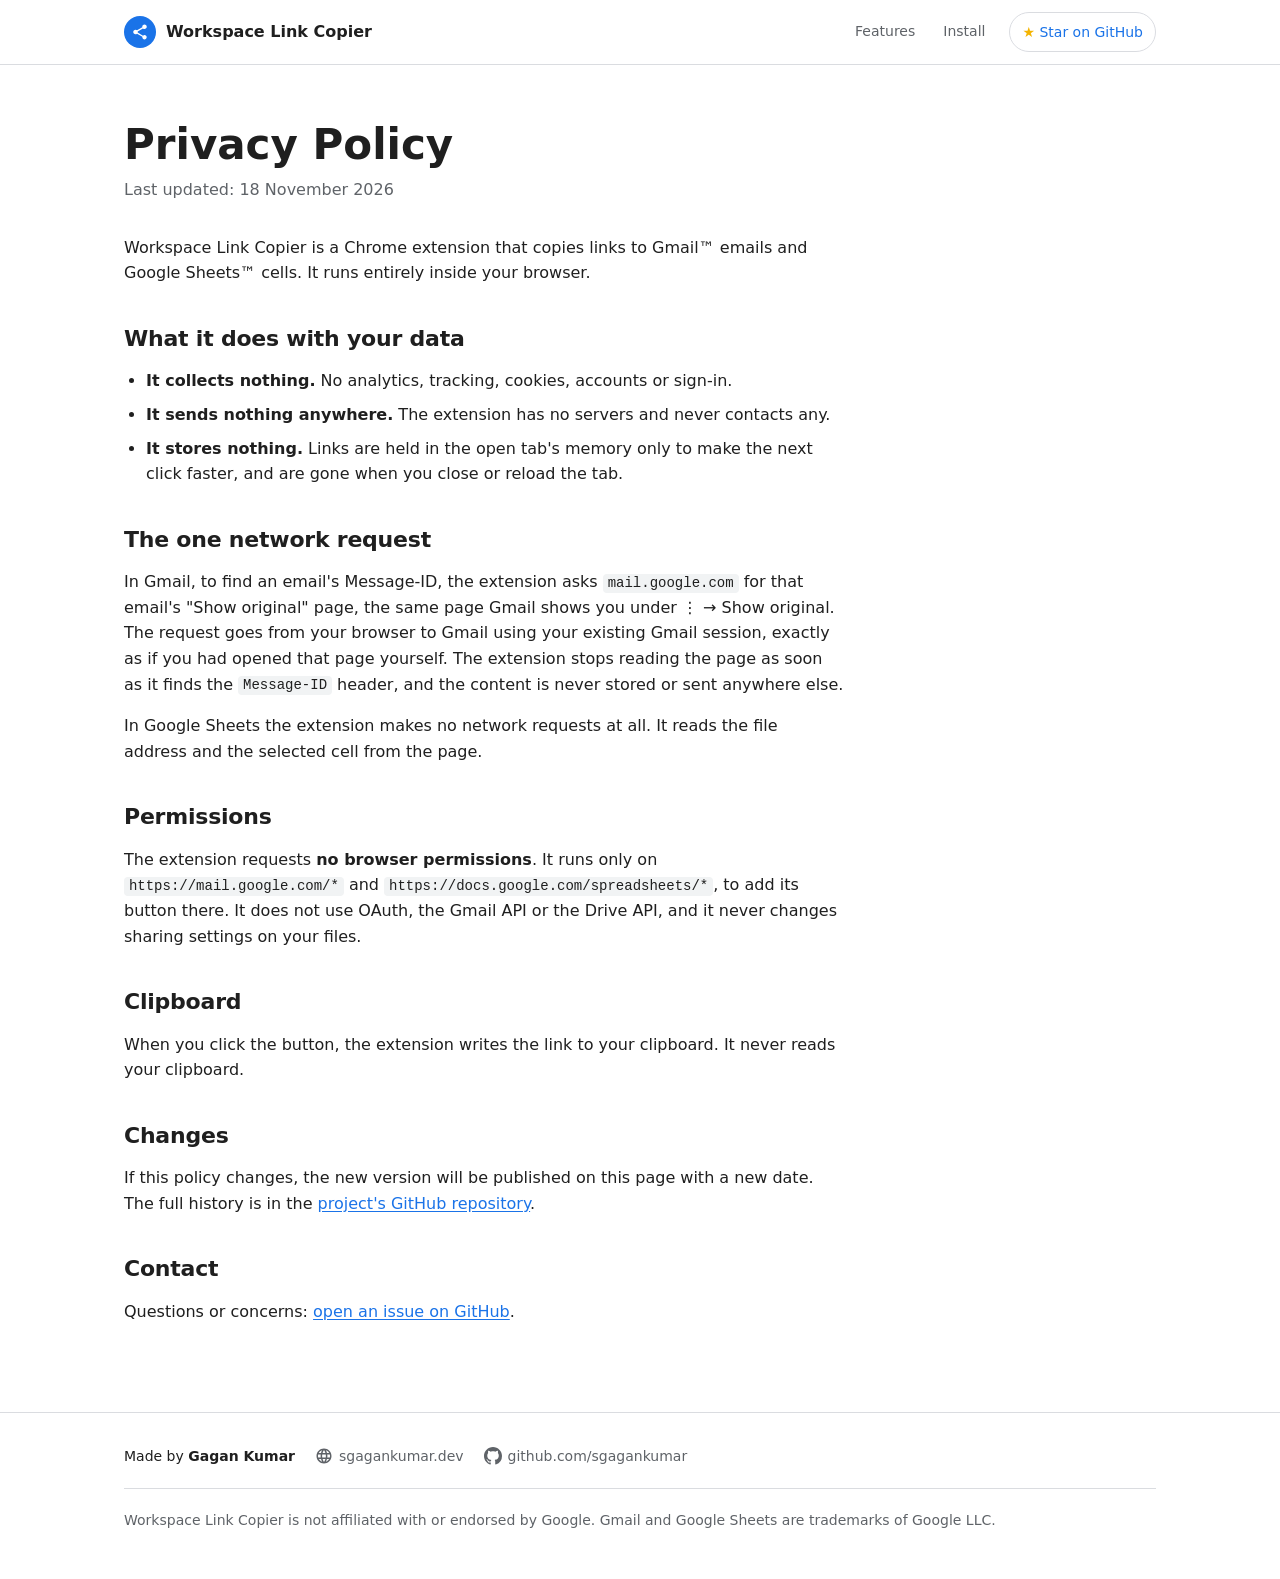
==== docs/privacy.html @ bc9a59db "Add project website, store assets, logo and star requests - docs/: GitHub Pages site (landing page w" ====
<!doctype html>
<html lang="en">
<head>
  <meta charset="utf-8">
  <meta name="viewport" content="width=device-width, initial-scale=1">
  <title>Privacy Policy · Workspace Link Copier</title>
  <meta name="description" content="Workspace Link Copier collects no data, sends nothing anywhere and requests no browser permissions.">
  <meta name="theme-color" content="#1a73e8">
  <link rel="icon" type="image/svg+xml" href="assets/icon.svg">
  <link rel="icon" type="image/png" sizes="32x32" href="assets/favicon-32.png">
  <link rel="stylesheet" href="assets/site.css">
</head>
<body>

<header class="nav">
  <div class="wrap">
    <a class="brand" href="./"><img src="assets/icon.svg" alt="" width="32" height="32">Workspace Link Copier</a>
    <nav class="nav-links" aria-label="Main">
      <a href="./#features">Features</a>
      <a href="./#install">Install</a>
      <a class="keep nav-star" href="https://github.com/sgagankumar/workspace-link-copier"><span aria-hidden="true">★</span> Star on GitHub</a>
    </nav>
  </div>
</header>

<main class="wrap">
  <article class="prose">
    <h1>Privacy Policy</h1>
    <p class="updated">Last updated: 18 November 2026</p>

    <p>Workspace Link Copier is a Chrome extension that copies links to Gmail™ emails and Google Sheets™ cells. It runs entirely inside your browser.</p>

    <h2>What it does with your data</h2>
    <ul>
      <li><strong>It collects nothing.</strong> No analytics, tracking, cookies, accounts or sign-in.</li>
      <li><strong>It sends nothing anywhere.</strong> The extension has no servers and never contacts any.</li>
      <li><strong>It stores nothing.</strong> Links are held in the open tab's memory only to make the next click faster, and are gone when you close or reload the tab.</li>
    </ul>

    <h2>The one network request</h2>
    <p>In Gmail, to find an email's Message-ID, the extension asks <code>mail.google.com</code> for that email's "Show original" page, the same page Gmail shows you under ⋮ → Show original. The request goes from your browser to Gmail using your existing Gmail session, exactly as if you had opened that page yourself. The extension stops reading the page as soon as it finds the <code>Message-ID</code> header, and the content is never stored or sent anywhere else.</p>
    <p>In Google Sheets the extension makes no network requests at all. It reads the file address and the selected cell from the page.</p>

    <h2>Permissions</h2>
    <p>The extension requests <strong>no browser permissions</strong>. It runs only on <code>https://mail.google.com/*</code> and <code>https://docs.google.com/spreadsheets/*</code>, to add its button there. It does not use OAuth, the Gmail API or the Drive API, and it never changes sharing settings on your files.</p>

    <h2>Clipboard</h2>
    <p>When you click the button, the extension writes the link to your clipboard. It never reads your clipboard.</p>

    <h2>Changes</h2>
    <p>If this policy changes, the new version will be published on this page with a new date. The full history is in the <a href="https://github.com/sgagankumar/workspace-link-copier/commits/main/PRIVACY.md">project's GitHub repository</a>.</p>

    <h2>Contact</h2>
    <p>Questions or concerns: <a href="https://github.com/sgagankumar/workspace-link-copier/issues">open an issue on GitHub</a>.</p>
  </article>
</main>

<footer>
  <div class="wrap">
    <div class="dev">
      <span>Made by <strong>Gagan Kumar</strong></span>
      <a href="https://sgagankumar.dev"><svg viewBox="0 0 24 24" aria-hidden="true"><path d="M11.99 2C6.47 2 2 6.48 2 12s4.47 10 9.99 10C17.52 22 22 17.52 22 12S17.52 2 11.99 2zm6.93 6h-2.95c-.32-1.25-.78-2.45-1.38-3.56 1.84.63 3.37 1.91 4.33 3.56zM12 4.04c.83 1.2 1.48 2.53 1.91 3.96h-3.82c.43-1.43 1.08-2.76 1.91-3.96zM4.26 14C4.1 13.36 4 12.69 4 12s.1-1.36.26-2h3.38c-.08.66-.14 1.32-.14 2 0 .68.06 1.34.14 2H4.26zm.82 2h2.95c.32 1.25.78 2.45 1.38 3.56-1.84-.63-3.37-1.9-4.33-3.56zm2.95-8H5.08c.96-1.66 2.49-2.93 4.33-3.56C8.81 5.55 8.35 6.75 8.03 8zM12 19.96c-.83-1.2-1.48-2.53-1.91-3.96h3.82c-.43 1.43-1.08 2.76-1.91 3.96zM14.34 14H9.66c-.09-.66-.16-1.32-.16-2 0-.68.07-1.35.16-2h4.68c.09.65.16 1.32.16 2 0 .68-.07 1.34-.16 2zm.25 5.56c.6-1.11 1.06-2.31 1.38-3.56h2.95c-.96 1.65-2.49 2.93-4.33 3.56zM16.36 14c.08-.66.14-1.32.14-2 0-.68-.06-1.34-.14-2h3.38c.16.64.26 1.31.26 2s-.1 1.36-.26 2h-3.38z"/></svg>sgagankumar.dev</a>
      <a href="https://github.com/sgagankumar"><svg viewBox="0 0 16 16" aria-hidden="true"><path d="M8 0C3.58 0 0 3.58 0 8c0 3.54 2.29 6.53 5.47 7.59.4.07.55-.17.55-.38 0-.19-.01-.82-.01-1.49-2.01.37-2.53-.49-2.69-.94-.09-.23-.48-.94-.82-1.13-.28-.15-.68-.52-.01-.53.63-.01 1.08.58 1.23.82.72 1.21 1.87.87 2.33.66.07-.52.28-.87.51-1.07-1.78-.2-3.64-.89-3.64-3.95 0-.87.31-1.59.82-2.15-.08-.2-.36-1.02.08-2.12 0 0 .67-.21 2.2.82.64-.18 1.32-.27 2-.27.68 0 1.36.09 2 .27 1.53-1.04 2.2-.82 2.2-.82.44 1.1.16 1.92.08 2.12.51.56.82 1.27.82 2.15 0 3.07-1.87 3.75-3.65 3.95.29.25.54.73.54 1.48 0 1.07-.01 1.93-.01 2.2 0 .21.15.46.55.38A8.013 8.013 0 0016 8c0-4.42-3.58-8-8-8z"/></svg>github.com/sgagankumar</a>
    </div>
    <p>Workspace Link Copier is not affiliated with or endorsed by Google. Gmail and Google Sheets are trademarks of Google LLC.</p>
  </div>
</footer>
</body>
</html>
---- docs/assets/site.css ----
/* Workspace Link Copier — project site */

:root {
  --bg: #ffffff;
  --surface: #f6f8fc;
  --surface-2: #eaf0fa;
  --text: #1f1f1f;
  --muted: #5f6368;
  --border: #dadce0;
  --accent: #1a73e8;
  --accent-hover: #1765cc;
  --accent-ink: #ffffff;
  --accent-soft: #e8f0fe;
  --code-bg: #f1f3f4;
  --mock-bg: #ffffff;
  --mock-bar: #f6f8fc;
  --mock-icon: #c4c7c5;
  --mock-line: #e3e3e3;
  --icon: #444746;
  --tooltip-bg: #3c4043;
  --tooltip-ink: #ffffff;
  --snackbar: #323232;
  --strike: #b3261e;
  --ok: #188038;
  --shadow: 0 1px 2px rgba(60, 64, 67, 0.15), 0 2px 6px 2px rgba(60, 64, 67, 0.08);
  --radius: 16px;
  --font: system-ui, -apple-system, "Segoe UI", Roboto, "Helvetica Neue", Arial, sans-serif;
  --mono: ui-monospace, SFMono-Regular, Consolas, "Liberation Mono", Menlo, monospace;
  color-scheme: light;
}

@media (prefers-color-scheme: dark) {
  :root {
    --bg: #131314;
    --surface: #1b1c1d;
    --surface-2: #232527;
    --text: #e3e3e3;
    --muted: #9aa0a6;
    --border: #3c4043;
    --accent: #8ab4f8;
    --accent-hover: #aecbfa;
    --accent-ink: #062e6f;
    --accent-soft: #1d2f4d;
    --code-bg: #2a2b2d;
    --mock-bg: #1f1f1f;
    --mock-bar: #282a2c;
    --mock-icon: #5f6368;
    --mock-line: #3c4043;
    --icon: #c4c7c5;
    --tooltip-bg: #e8eaed;
    --tooltip-ink: #202124;
    --strike: #f2b8b5;
    --ok: #81c995;
    --shadow: 0 1px 3px rgba(0, 0, 0, 0.5), 0 4px 8px 3px rgba(0, 0, 0, 0.25);
    color-scheme: dark;
  }
}

*,
*::before,
*::after {
  box-sizing: border-box;
}

html {
  scroll-behavior: smooth;
}

body {
  margin: 0;
  background: var(--bg);
  color: var(--text);
  font: 400 16px/1.6 var(--font);
  -webkit-font-smoothing: antialiased;
}

a {
  color: var(--accent);
  text-underline-offset: 2px;
}

a:hover {
  color: var(--accent-hover);
}

code {
  font-family: var(--mono);
  font-size: 0.875em;
  background: var(--code-bg);
  padding: 0.1em 0.35em;
  border-radius: 4px;
  overflow-wrap: anywhere;
}

kbd {
  font-family: var(--font);
  font-size: 0.85em;
  border: 1px solid var(--border);
  border-bottom-width: 2px;
  border-radius: 4px;
  padding: 0 0.4em;
  background: var(--surface);
}

.wrap {
  width: 100%;
  max-width: 1080px;
  margin: 0 auto;
  padding: 0 24px;
}

@media (max-width: 600px) {
  .wrap {
    padding: 0 16px;
  }
}

/* ---------------------------------------------------------------- nav */

.nav {
  position: sticky;
  top: 0;
  z-index: 10;
  background: color-mix(in srgb, var(--bg) 88%, transparent);
  backdrop-filter: saturate(1.4) blur(10px);
  border-bottom: 1px solid var(--border);
}

.nav .wrap {
  display: flex;
  align-items: center;
  gap: 24px;
  height: 64px;
}

.brand {
  display: flex;
  align-items: center;
  gap: 10px;
  color: var(--text);
  text-decoration: none;
  font-weight: 600;
  white-space: nowrap;
}

.brand:hover {
  color: var(--text);
}

.brand img {
  width: 32px;
  height: 32px;
}

.nav-links {
  display: flex;
  gap: 4px;
  margin-left: auto;
}

.nav-links a {
  color: var(--muted);
  text-decoration: none;
  font-size: 14px;
  font-weight: 500;
  padding: 8px 12px;
  border-radius: 999px;
}

.nav-links a:hover {
  color: var(--text);
  background: var(--surface-2);
}

@media (max-width: 720px) {
  .nav-links a:not(.keep) {
    display: none;
  }
}

.nav-links .nav-star {
  color: var(--accent);
  border: 1px solid var(--border);
  margin-left: 8px;
}

.nav-links .nav-star span {
  color: #f4b400;
}

.nav-links .nav-star:hover {
  color: var(--accent);
  background: var(--accent-soft);
}

@media (max-width: 420px) {
  .brand {
    font-size: 15px;
  }

  .nav-links .nav-star {
    padding: 8px 10px;
    margin-left: 0;
  }
}

/* ---------------------------------------------------------------- star call to action */

.star-cta {
  text-align: center;
  padding: 72px 0;
}

.star-cta .star-glyph {
  display: inline-grid;
  place-items: center;
  width: 64px;
  height: 64px;
  margin-bottom: 16px;
  border-radius: 50%;
  background: color-mix(in srgb, #f4b400 18%, transparent);
  color: #f4b400;
  font-size: 34px;
  line-height: 1;
}

.star-cta p {
  max-width: 560px;
  margin: 0 auto 28px;
  color: var(--muted);
}

/* ---------------------------------------------------------------- buttons */

.btn {
  display: inline-flex;
  align-items: center;
  gap: 8px;
  height: 48px;
  padding: 0 24px;
  border-radius: 999px;
  font: 500 15px/1 var(--font);
  text-decoration: none;
  border: 1px solid transparent;
  transition: background-color 150ms, box-shadow 150ms;
}

.btn svg {
  width: 20px;
  height: 20px;
  fill: currentColor;
}

.btn-primary {
  background: var(--accent);
  color: var(--accent-ink);
}

.btn-primary:hover {
  background: var(--accent-hover);
  color: var(--accent-ink);
  box-shadow: var(--shadow);
}

.btn-secondary {
  border-color: var(--border);
  color: var(--accent);
  background: transparent;
}

.btn-secondary:hover {
  background: var(--accent-soft);
}

.btn:focus-visible,
.demo-share:focus-visible {
  outline: 2px solid var(--accent);
  outline-offset: 2px;
}

/* ---------------------------------------------------------------- hero */

.hero {
  padding: 72px 0 56px;
  text-align: center;
}

.hero-icon {
  width: 88px;
  height: 88px;
  margin-bottom: 24px;
}

.hero h1 {
  font-size: clamp(34px, 6vw, 56px);
  line-height: 1.1;
  letter-spacing: -0.02em;
  margin: 0 auto 20px;
  max-width: 16ch;
  font-weight: 700;
}

.hero .lede {
  font-size: clamp(17px, 2.2vw, 20px);
  color: var(--muted);
  max-width: 640px;
  margin: 0 auto 32px;
}

.cta {
  display: flex;
  flex-wrap: wrap;
  justify-content: center;
  gap: 12px;
}

.badges {
  display: flex;
  flex-wrap: wrap;
  justify-content: center;
  gap: 8px 20px;
  margin-top: 28px;
  padding: 0;
  list-style: none;
  color: var(--muted);
  font-size: 14px;
}

.badges li::before {
  content: "✓";
  color: var(--ok);
  font-weight: 700;
  margin-right: 6px;
}

/* ---------------------------------------------------------------- sections */

section {
  padding: 56px 0;
}

.section-alt {
  background: var(--surface);
}

.eyebrow {
  color: var(--accent);
  font-size: 13px;
  font-weight: 600;
  letter-spacing: 0.08em;
  text-transform: uppercase;
  margin: 0 0 8px;
}

h2 {
  font-size: clamp(26px, 4vw, 36px);
  line-height: 1.2;
  letter-spacing: -0.01em;
  margin: 0 0 16px;
}

h3 {
  font-size: 20px;
  line-height: 1.3;
  margin: 0 0 8px;
}

.section-head {
  max-width: 680px;
  margin-bottom: 40px;
}

.section-head p {
  color: var(--muted);
  margin: 0;
}

/* ---------------------------------------------------------------- before / after */

.compare {
  display: grid;
  grid-template-columns: repeat(2, minmax(0, 1fr));
  gap: 24px;
}

@media (max-width: 760px) {
  .compare {
    grid-template-columns: minmax(0, 1fr);
  }
}

.card {
  background: var(--bg);
  border: 1px solid var(--border);
  border-radius: var(--radius);
  padding: 28px;
}

.card h3 {
  display: flex;
  align-items: baseline;
  justify-content: space-between;
  gap: 12px;
}

.count {
  font-size: 14px;
  font-weight: 500;
  color: var(--muted);
  white-space: nowrap;
}

.steps-old {
  margin: 16px 0 20px;
  padding-left: 22px;
  color: var(--muted);
}

.steps-old li {
  text-decoration: line-through;
  text-decoration-color: color-mix(in srgb, var(--strike) 70%, transparent);
}

.step-new {
  display: flex;
  align-items: center;
  gap: 12px;
  padding: 12px 16px;
  border-radius: 12px;
  background: var(--accent-soft);
  font-weight: 500;
}

.step-new .glyph {
  flex: none;
  width: 36px;
  height: 36px;
  border-radius: 50%;
  display: grid;
  place-items: center;
  background: var(--accent);
  color: var(--accent-ink);
}

.step-new .glyph svg {
  width: 20px;
  height: 20px;
  fill: currentColor;
}

/* ---------------------------------------------------------------- features */

.feature {
  display: grid;
  grid-template-columns: minmax(0, 1fr) minmax(0, 1.15fr);
  gap: 48px;
  align-items: center;
}

.feature + .feature {
  margin-top: 72px;
}

.feature.flip .feature-copy {
  order: 2;
}

@media (max-width: 860px) {
  .feature {
    grid-template-columns: minmax(0, 1fr);
    gap: 28px;
  }

  .feature.flip .feature-copy {
    order: 0;
  }
}

.feature-copy p {
  color: var(--muted);
}

.feature-copy ul {
  padding-left: 20px;
  color: var(--muted);
}

.feature-copy li + li {
  margin-top: 6px;
}

.link-sample {
  margin-top: 20px;
  padding: 14px 16px;
  border-radius: 12px;
  background: var(--code-bg);
  font: 13px/1.5 var(--mono);
  color: var(--text);
  overflow-wrap: anywhere;
}

.link-sample span {
  display: block;
  font: 600 11px/1 var(--font);
  letter-spacing: 0.06em;
  text-transform: uppercase;
  color: var(--muted);
  margin-bottom: 8px;
}

/* ---------------------------------------------------------------- mock UI */

.mock {
  position: relative;
  background: var(--mock-bg);
  border: 1px solid var(--border);
  border-radius: var(--radius);
  box-shadow: var(--shadow);
  overflow: hidden;
  min-height: 300px;
}

.mock-bar {
  display: flex;
  align-items: center;
  gap: 10px;
  height: 64px;
  padding: 0 14px;
  background: var(--mock-bar);
}

.mock-pill {
  flex: 1;
  min-width: 0;
  height: 40px;
  border-radius: 999px;
  background: var(--surface-2);
}

.mock-title {
  display: flex;
  flex-direction: column;
  gap: 6px;
  flex: 1;
  min-width: 0;
}

.mock-title i {
  display: block;
  height: 10px;
  border-radius: 5px;
  background: var(--mock-icon);
}

.mock-title i:first-child {
  width: 46%;
  height: 12px;
}

.mock-title i:last-child {
  width: 70%;
  opacity: 0.6;
}

.mock-dot {
  flex: none;
  width: 22px;
  height: 22px;
  margin: 9px;
  border-radius: 50%;
  background: var(--mock-icon);
}

.mock-avatar {
  flex: none;
  width: 32px;
  height: 32px;
  border-radius: 50%;
  background: color-mix(in srgb, var(--accent) 45%, var(--mock-icon));
}

.mock-chip {
  flex: none;
  width: 84px;
  height: 36px;
  border-radius: 999px;
  background: var(--surface-2);
}

.demo-share {
  position: relative;
  flex: none;
  width: 40px;
  height: 40px;
  border: 0;
  padding: 0;
  border-radius: 50%;
  display: grid;
  place-items: center;
  background: transparent;
  color: var(--icon);
  cursor: pointer;
  transition: background-color 150ms;
}

.demo-share svg {
  width: 24px;
  height: 24px;
  fill: currentColor;
}

.demo-share:hover {
  background: color-mix(in srgb, currentColor 8%, transparent);
}

.demo-share:active {
  background: color-mix(in srgb, currentColor 12%, transparent);
}

/* attention ring so the eye finds the button in the mock */
.demo-share::after {
  content: "";
  position: absolute;
  inset: -4px;
  border-radius: 50%;
  border: 2px solid var(--accent);
  animation: pulse 2.4s ease-out infinite;
  pointer-events: none;
}

@keyframes pulse {
  0% {
    opacity: 0.9;
    transform: scale(0.9);
  }
  70%,
  100% {
    opacity: 0;
    transform: scale(1.35);
  }
}

.mock-tooltip {
  position: absolute;
  top: calc(100% + 8px);
  left: 50%;
  transform: translateX(-50%);
  white-space: nowrap;
  padding: 4px 8px;
  border-radius: 4px;
  background: var(--tooltip-bg);
  color: var(--tooltip-ink);
  font: 500 12px/16px var(--font);
  pointer-events: none;
}

.mock-body {
  padding: 22px 22px 90px;
}

.mock-line {
  height: 10px;
  border-radius: 5px;
  background: var(--mock-line);
  margin-bottom: 12px;
}

.mock-line.w90 {
  width: 90%;
}

.mock-line.w75 {
  width: 75%;
}

.mock-line.w60 {
  width: 60%;
}

.mock-line.w40 {
  width: 40%;
}

.mock-line.head {
  height: 16px;
  width: 55%;
  background: var(--mock-icon);
  margin-bottom: 20px;
}

.mock-grid {
  display: grid;
  grid-template-columns: 36px repeat(5, 1fr);
  border-top: 1px solid var(--mock-line);
  border-left: 1px solid var(--mock-line);
  margin: 0 22px 90px;
}

.mock-grid div {
  height: 28px;
  border-right: 1px solid var(--mock-line);
  border-bottom: 1px solid var(--mock-line);
}

.mock-grid .hdr {
  background: var(--surface-2);
}

.mock-grid .sel {
  background: var(--accent-soft);
  box-shadow: inset 0 0 0 2px var(--accent);
}

.mock-namebox {
  display: flex;
  align-items: center;
  gap: 12px;
  margin: 14px 22px 10px;
  font: 500 13px/1 var(--mono);
  color: var(--muted);
}

.mock-namebox b {
  padding: 6px 10px;
  border-radius: 6px;
  background: var(--surface-2);
  color: var(--text);
}

.mock-snackbar {
  position: absolute;
  left: 16px;
  bottom: 16px;
  min-width: min(288px, calc(100% - 32px));
  padding: 14px 24px;
  border-radius: 4px;
  background: var(--snackbar);
  color: #fff;
  font: 400 14px/20px var(--font);
  box-shadow: 0 3px 5px -1px rgba(0, 0, 0, 0.2), 0 6px 10px rgba(0, 0, 0, 0.14), 0 1px 18px rgba(0, 0, 0, 0.12);
  transition: opacity 150ms, transform 150ms;
}

.mock-snackbar[hidden] {
  display: block;
  opacity: 0;
  transform: translateY(12px);
}

.mock-hint {
  position: absolute;
  right: 16px;
  bottom: 20px;
  font-size: 12px;
  color: var(--muted);
}

/* ---------------------------------------------------------------- install */

.steps {
  counter-reset: step;
  display: grid;
  grid-template-columns: repeat(4, minmax(0, 1fr));
  gap: 20px;
  padding: 0;
  margin: 0 0 32px;
  list-style: none;
}

@media (max-width: 900px) {
  .steps {
    grid-template-columns: repeat(2, minmax(0, 1fr));
  }
}

@media (max-width: 520px) {
  .steps {
    grid-template-columns: minmax(0, 1fr);
  }
}

.steps li {
  counter-increment: step;
  background: var(--bg);
  border: 1px solid var(--border);
  border-radius: var(--radius);
  padding: 24px;
}

.steps li::before {
  content: counter(step);
  display: grid;
  place-items: center;
  width: 32px;
  height: 32px;
  margin-bottom: 14px;
  border-radius: 50%;
  background: var(--accent-soft);
  color: var(--accent);
  font-weight: 700;
}

.steps h3 {
  font-size: 17px;
}

.steps p {
  margin: 0;
  color: var(--muted);
  font-size: 15px;
}

.note {
  border-left: 3px solid var(--accent);
  background: var(--accent-soft);
  padding: 14px 18px;
  border-radius: 0 12px 12px 0;
  font-size: 15px;
}

/* ---------------------------------------------------------------- privacy cards */

.pillars {
  display: grid;
  grid-template-columns: repeat(3, minmax(0, 1fr));
  gap: 20px;
  margin-bottom: 28px;
}

@media (max-width: 760px) {
  .pillars {
    grid-template-columns: minmax(0, 1fr);
  }
}

.pillars .card p {
  margin: 0;
  color: var(--muted);
  font-size: 15px;
}

/* ---------------------------------------------------------------- limitations */

.limits {
  display: grid;
  gap: 12px;
  padding: 0;
  margin: 0;
  list-style: none;
}

.limits li {
  padding: 16px 20px;
  border: 1px solid var(--border);
  border-radius: 12px;
  color: var(--muted);
}

.limits strong {
  color: var(--text);
}

/* ---------------------------------------------------------------- prose (privacy page) */

.prose {
  max-width: 720px;
  padding: 56px 0 72px;
}

.prose h1 {
  font-size: clamp(30px, 5vw, 42px);
  line-height: 1.15;
  margin: 0 0 8px;
}

.prose .updated {
  color: var(--muted);
  margin: 0 0 32px;
}

.prose h2 {
  font-size: 22px;
  margin: 40px 0 12px;
}

.prose ul {
  padding-left: 22px;
}

.prose li + li {
  margin-top: 8px;
}

/* ---------------------------------------------------------------- footer */

footer {
  border-top: 1px solid var(--border);
  padding: 32px 0 48px;
  color: var(--muted);
  font-size: 14px;
}

footer .wrap {
  display: grid;
  gap: 8px;
}

footer p {
  margin: 0;
}

footer nav {
  display: flex;
  flex-wrap: wrap;
  gap: 16px;
  margin-bottom: 8px;
}

.dev {
  display: flex;
  flex-wrap: wrap;
  align-items: center;
  gap: 8px 20px;
  padding-bottom: 20px;
  margin-bottom: 12px;
  border-bottom: 1px solid var(--border);
  color: var(--text);
}

.dev strong {
  font-weight: 600;
}

.dev a {
  display: inline-flex;
  align-items: center;
  gap: 6px;
  color: var(--muted);
  text-decoration: none;
  font-weight: 500;
}

.dev a:hover {
  color: var(--accent);
}

.dev svg {
  width: 18px;
  height: 18px;
  fill: currentColor;
}

@media (prefers-reduced-motion: reduce) {
  html {
    scroll-behavior: auto;
  }

  .demo-share::after {
    animation: none;
    opacity: 0;
  }

  .mock-snackbar {
    transition: none;
  }
}
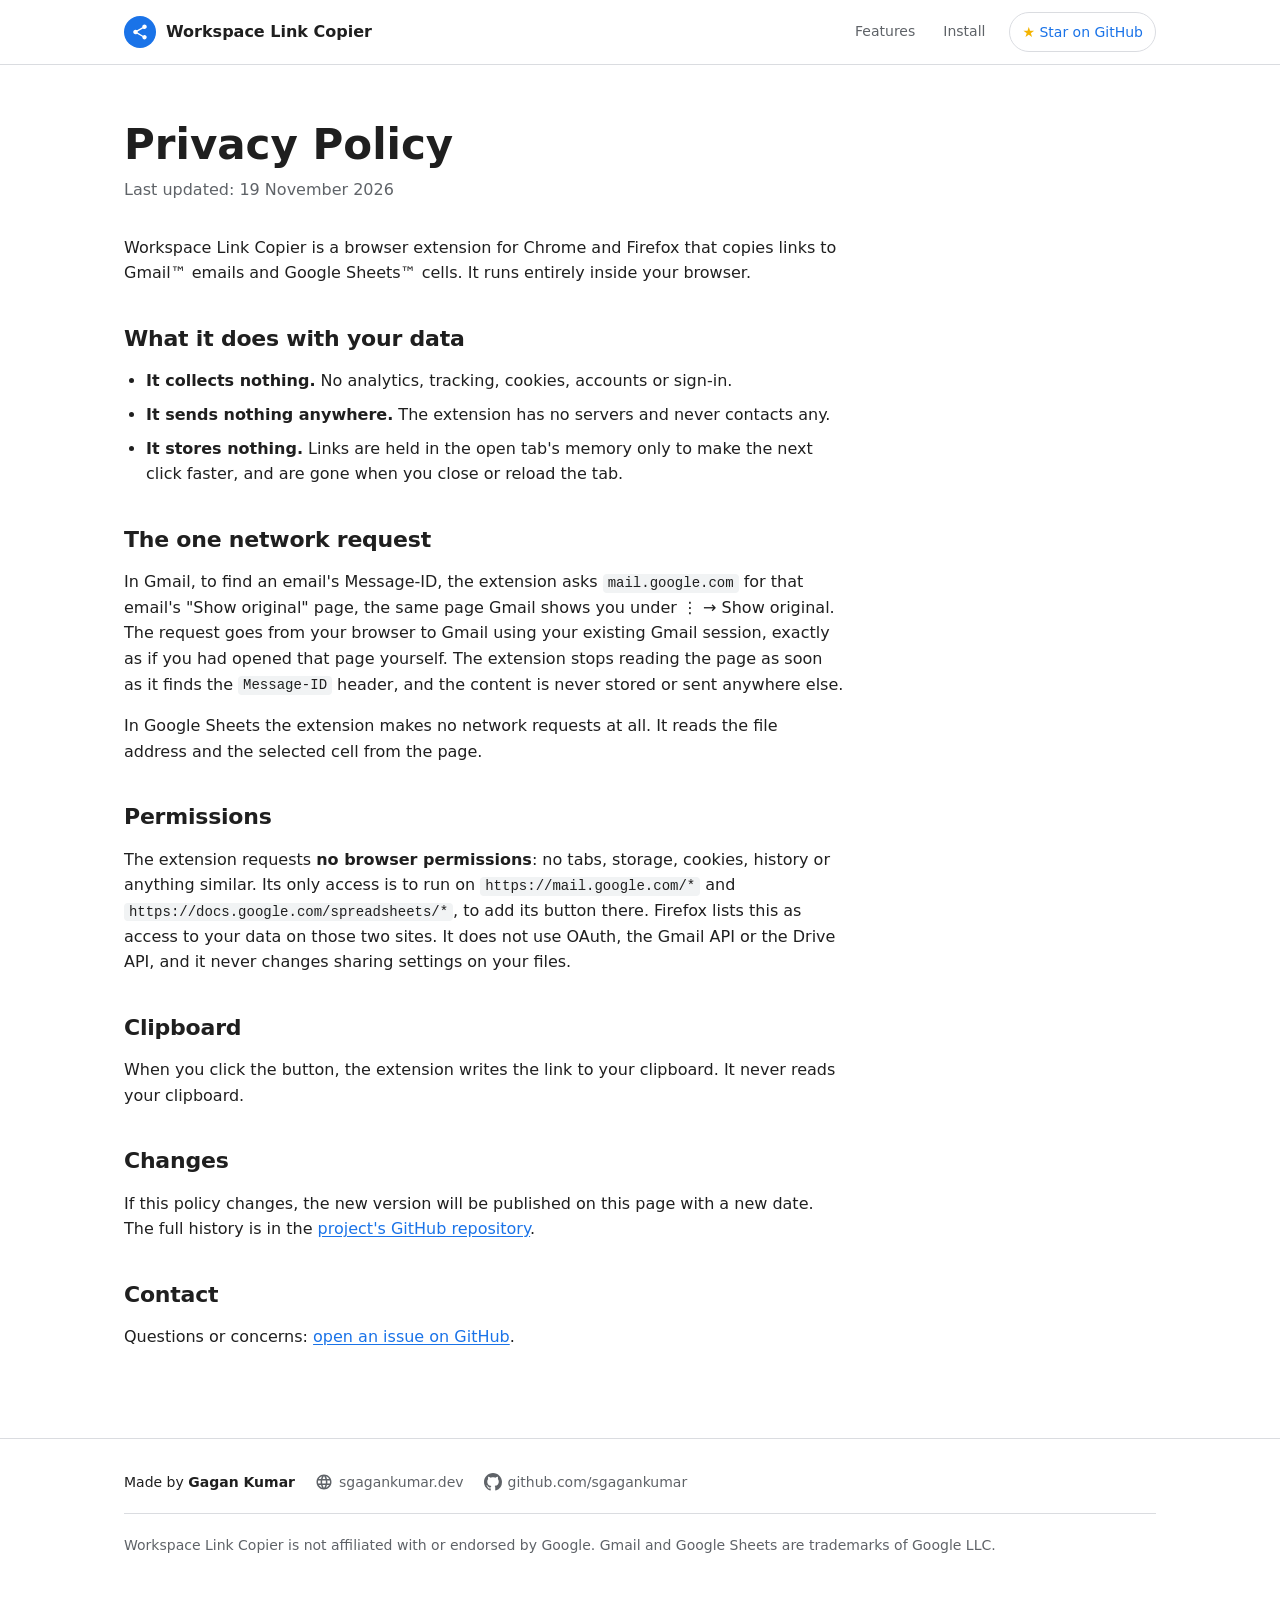
==== commit f2dedad4: "Add Firefox support - scripts/build.py builds dist/chrome and dist/firefox plus store zips from   th" ====
--- a/docs/privacy.html
+++ b/docs/privacy.html
@@ -26,9 +26,9 @@
 <main class="wrap">
   <article class="prose">
     <h1>Privacy Policy</h1>
-    <p class="updated">Last updated: 18 November 2026</p>
+    <p class="updated">Last updated: 19 November 2026</p>
 
-    <p>Workspace Link Copier is a Chrome extension that copies links to Gmail™ emails and Google Sheets™ cells. It runs entirely inside your browser.</p>
+    <p>Workspace Link Copier is a browser extension for Chrome and Firefox that copies links to Gmail™ emails and Google Sheets™ cells. It runs entirely inside your browser.</p>
 
     <h2>What it does with your data</h2>
     <ul>
@@ -42,7 +42,7 @@
     <p>In Google Sheets the extension makes no network requests at all. It reads the file address and the selected cell from the page.</p>
 
     <h2>Permissions</h2>
-    <p>The extension requests <strong>no browser permissions</strong>. It runs only on <code>https://mail.google.com/*</code> and <code>https://docs.google.com/spreadsheets/*</code>, to add its button there. It does not use OAuth, the Gmail API or the Drive API, and it never changes sharing settings on your files.</p>
+    <p>The extension requests <strong>no browser permissions</strong>: no tabs, storage, cookies, history or anything similar. Its only access is to run on <code>https://mail.google.com/*</code> and <code>https://docs.google.com/spreadsheets/*</code>, to add its button there. Firefox lists this as access to your data on those two sites. It does not use OAuth, the Gmail API or the Drive API, and it never changes sharing settings on your files.</p>
 
     <h2>Clipboard</h2>
     <p>When you click the button, the extension writes the link to your clipboard. It never reads your clipboard.</p>
--- a/docs/assets/site.css
+++ b/docs/assets/site.css
@@ -779,6 +779,11 @@
   }
 }
 
+.browser-head {
+  margin: 0 0 16px;
+  font-size: 22px;
+}
+
 .steps li {
   counter-increment: step;
   background: var(--bg);
